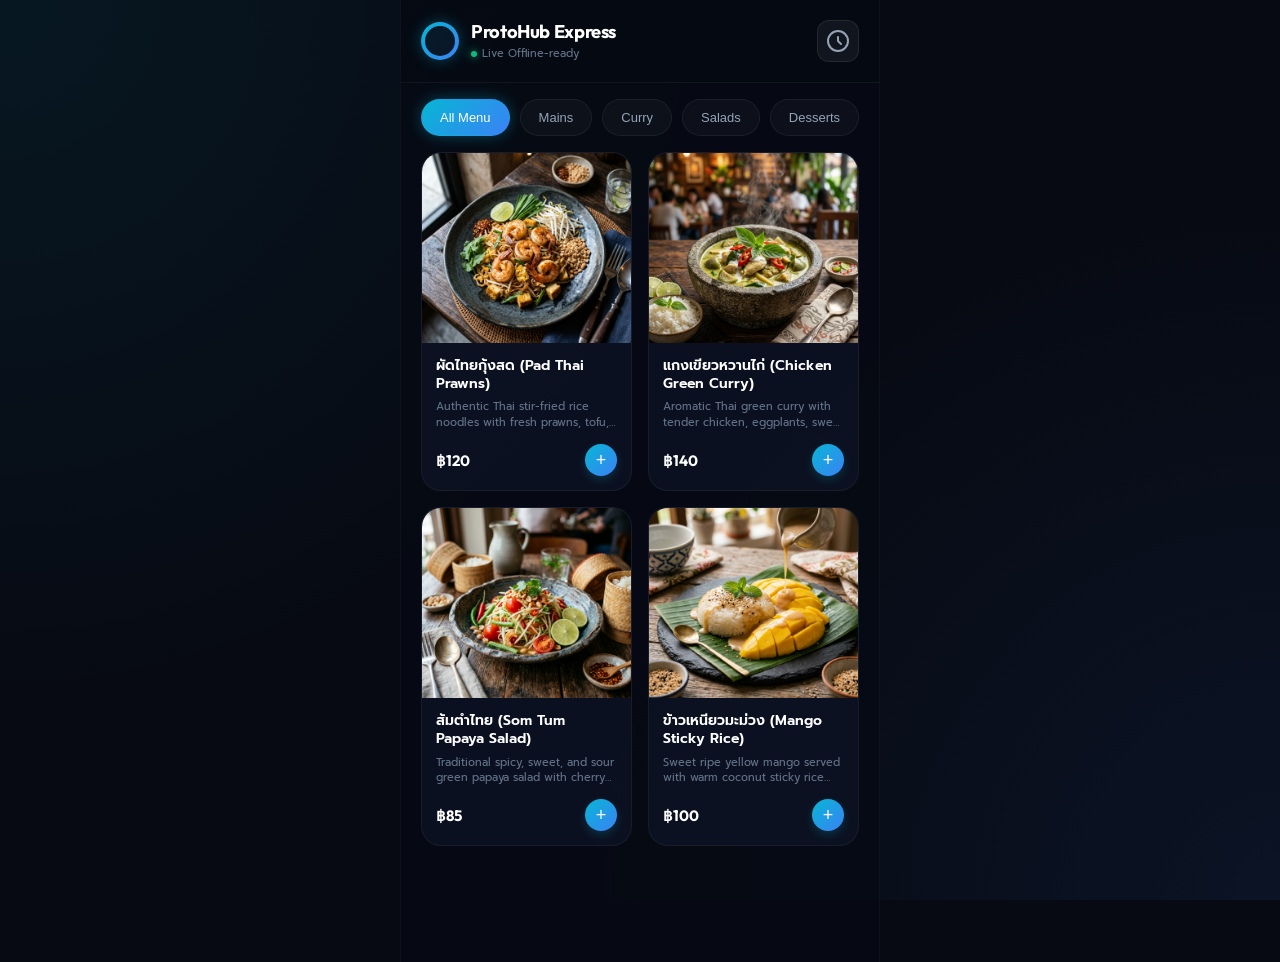
==== order.html @ 21283394 "feat: initial GitHub Pages demo deploy ProtoHub POS interactive demo — fully local-first, no backend" ====
<!doctype html>
<html lang="en">
  <head>
    <meta charset="UTF-8" />
    <meta name="viewport" content="width=device-width, initial-scale=1.0, maximum-scale=1.0, user-scalable=no" />
    <title>ProtoHub Food Ordering</title>
    <meta name="description" content="ProtoHub Express — order fresh Thai food from your mobile. Local-first, offline-ready." />
    <link rel="preconnect" href="https://fonts.googleapis.com" />
    <link rel="preconnect" href="https://fonts.gstatic.com" crossorigin />
    <link href="https://fonts.googleapis.com/css2?family=Outfit:wght@300;400;500;600;700;800&family=Prompt:ital,wght@0,300;0,400;0,500;0,600;0,700;1,300;1,400;1,500;1,600&display=swap" rel="stylesheet" />
    <style>
      .demo-banner {
        position: fixed;
        top: 0;
        left: 0;
        right: 0;
        z-index: 9999;
        background: linear-gradient(90deg, #06b6d4 0%, #3b82f6 100%);
        color: #fff;
        font-family: 'Outfit', sans-serif;
        font-size: 12px;
        font-weight: 600;
        display: flex;
        align-items: center;
        justify-content: center;
        gap: 12px;
        padding: 8px 16px;
        flex-wrap: wrap;
        box-shadow: 0 4px 20px rgba(6, 182, 212, 0.3);
      }
      .demo-banner .demo-tag {
        background: rgba(0,0,0,0.25);
        border-radius: 999px;
        padding: 2px 8px;
        font-size: 10px;
        letter-spacing: 0.05em;
        text-transform: uppercase;
      }
      .demo-banner a {
        color: #fff;
        text-decoration: none;
        background: rgba(255,255,255,0.18);
        border-radius: 8px;
        padding: 3px 10px;
        transition: background 0.2s;
        white-space: nowrap;
        font-size: 11px;
      }
      .demo-banner a:hover { background: rgba(255,255,255,0.28); }
      /* push app content below the banner when shown */
      body.demo-active #mobile-app { padding-top: 40px; }
    </style>
    <script type="module" crossorigin src="/assets/order-qvYXzKiX.js"></script>
    <link rel="modulepreload" crossorigin href="/assets/modulepreload-polyfill-B5Qt9EMX.js">
    <link rel="stylesheet" crossorigin href="/assets/order-BzRIM3n9.css">
  </head>
  <body>
    <!-- Demo banner (shown only in demo/GitHub Pages build) -->
    <div class="demo-banner" id="demo-banner" style="display:none">
      <span class="demo-tag">🎭 Demo</span>
      <span>Data saved locally in your browser</span>
      <a href="index.html">🖥️ Backoffice Dashboard →</a>
    </div>
    <script>
      if (typeof __DEMO_MODE__ !== 'undefined' && __DEMO_MODE__ === true) {
        document.getElementById('demo-banner').style.display = 'flex';
        document.body.classList.add('demo-active');
      }
    </script>

    <div id="mobile-app">
      <!-- App Header -->
      <header class="app-header">
        <div class="header-left">
          <span class="logo-orb"></span>
          <div>
            <h1>ProtoHub Express</h1>
            <p class="status-indicator"><span class="dot green"></span> Live Offline-ready</p>
          </div>
        </div>
        <button class="icon-button" id="history-toggle" aria-label="Order History">
          <svg xmlns="http://www.w3.org/2000/svg" width="24" height="24" viewBox="0 0 24 24" fill="none" stroke="currentColor" stroke-width="2" stroke-linecap="round" stroke-linejoin="round"><path d="M12 8v4l3 3"/><circle cx="12" cy="12" r="10"/></svg>
        </button>
      </header>

      <!-- Horizontal Category Slider -->
      <nav class="category-slider">
        <button class="category-btn active" data-category="all">All Menu</button>
        <button class="category-btn" data-category="mains">Mains</button>
        <button class="category-btn" data-category="curry">Curry</button>
        <button class="category-btn" data-category="salad">Salads</button>
        <button class="category-btn" data-category="dessert">Desserts</button>
      </nav>

      <!-- Main Food Menu Grid -->
      <main class="menu-container">
        <div id="menu-grid" class="menu-grid">
          <!-- Dynamically populated by order.ts -->
        </div>
      </main>

      <!-- Sticky Bottom Cart Banner -->
      <div id="bottom-cart-bar" class="bottom-cart-bar hidden">
        <div class="cart-bar-info">
          <span class="cart-count-badge" id="cart-badge-count">0</span>
          <div>
            <p>Your Basket</p>
            <strong id="cart-bar-total">฿0.00</strong>
          </div>
        </div>
        <button class="view-basket-btn" id="basket-toggle">View Basket</button>
      </div>

      <!-- Slide-Up Basket Drawer Overlay -->
      <div id="basket-drawer-overlay" class="drawer-overlay hidden">
        <div class="drawer-content basket-drawer">
          <div class="drawer-header">
            <h2>Your Basket</h2>
            <button class="close-drawer" id="basket-close">&times;</button>
          </div>
          <div class="drawer-body">
            <div id="basket-items-list" class="basket-items-list">
              <!-- Dynamically populated by order.ts -->
            </div>
            
            <div class="basket-summary">
              <div class="summary-row">
                <span>Subtotal</span>
                <span id="summary-subtotal">฿0.00</span>
              </div>
              <div class="summary-row">
                <span>Vat (7%)</span>
                <span id="summary-vat">฿0.00</span>
              </div>
              <div class="summary-row grand-total">
                <span>Total</span>
                <span id="summary-total">฿0.00</span>
              </div>
            </div>
          </div>
          <div class="drawer-footer">
            <button class="checkout-submit-btn" id="checkout-submit">Place Order</button>
          </div>
        </div>
      </div>

      <!-- Slide-Up Order History Drawer -->
      <div id="history-drawer-overlay" class="drawer-overlay hidden">
        <div class="drawer-content history-drawer">
          <div class="drawer-header">
            <h2>Order History</h2>
            <button class="close-drawer" id="history-close">&times;</button>
          </div>
          <div class="drawer-body">
            <div id="history-items-list" class="history-items-list">
              <!-- Dynamically populated by order.ts -->
            </div>
          </div>
        </div>
      </div>

      <!-- Success Confirmation Modal -->
      <div id="success-modal" class="modal-overlay hidden">
        <div class="modal-content">
          <div class="success-icon-container">
            <svg xmlns="http://www.w3.org/2000/svg" width="48" height="48" viewBox="0 0 24 24" fill="none" stroke="#10b981" stroke-width="3" stroke-linecap="round" stroke-linejoin="round"><polyline points="20 6 9 17 4 12"/></svg>
          </div>
          <h2>Order Received!</h2>
          <p>Your order has been recorded locally and synced successfully.</p>
          
          <div class="receipt-container">
            <div class="receipt-header">
              <h3>ProtoHub Express</h3>
              <p id="receipt-id">Order ID: -</p>
              <p id="receipt-date">Date: -</p>
            </div>
            <div id="receipt-items" class="receipt-items">
              <!-- Items populated by order.ts -->
            </div>
            <div class="receipt-total-row">
              <span>Grand Total</span>
              <strong id="receipt-total">฿0.00</strong>
            </div>
          </div>

          <button class="close-modal-btn" id="success-close">Order Something Else</button>
        </div>
      </div>
    </div>
  </body>
</html>
---- assets/order-BzRIM3n9.css ----
:root{--bg-primary: #070A13;--bg-secondary: #0a0d1a;--panel-bg: rgba(30, 41, 59, .7);--panel-border: rgba(255, 255, 255, .08);--card-bg: rgba(15, 23, 42, .6);--card-border: rgba(255, 255, 255, .05);--text-high: #ffffff;--text-medium: #94a3b8;--text-muted: #64748b;--accent-cyan: #06b6d4;--accent-blue: #3b82f6;--accent-gradient: linear-gradient(135deg, #06b6d4 0%, #3b82f6 100%);--accent-glow: 0 0 15px rgba(6, 182, 212, .35);--color-success: #10b981;--color-warning: #f59e0b;--color-danger: #ef4444;--font-display: "Outfit", sans-serif;--font-sans: "Prompt", "Inter", sans-serif}*{box-sizing:border-box;margin:0;padding:0;-webkit-tap-highlight-color:transparent}body{font-family:var(--font-sans);background-color:var(--bg-primary);background-image:radial-gradient(circle at top left,rgba(6,182,212,.08) 0%,transparent 45%),radial-gradient(circle at bottom right,rgba(59,130,246,.08) 0%,transparent 45%);background-attachment:fixed;color:var(--text-medium);min-height:100vh;display:flex;justify-content:center}#mobile-app{width:100%;max-width:480px;min-height:100vh;background-color:#070a13d9;border-left:1px solid rgba(255,255,255,.03);border-right:1px solid rgba(255,255,255,.03);display:flex;flex-direction:column;position:relative;padding-bottom:96px}.app-header{display:flex;justify-content:space-between;align-items:center;padding:20px;position:sticky;top:0;z-index:100;background:#070a13b3;-webkit-backdrop-filter:blur(12px);backdrop-filter:blur(12px);border-bottom:1px solid rgba(255,255,255,.05)}.header-left{display:flex;align-items:center;gap:12px;position:relative}.logo-orb{width:38px;height:38px;border-radius:50%;background:var(--accent-gradient);box-shadow:var(--accent-glow);position:relative}.logo-orb:after{content:"";position:absolute;top:4px;left:4px;width:30px;height:30px;border-radius:50%;background:#070a13e6}.app-header h1{font-family:var(--font-display);font-size:1.15rem;font-weight:700;color:var(--text-high);letter-spacing:-.02em}.status-indicator{font-size:11px;color:var(--text-muted);display:flex;align-items:center;gap:5px;margin-top:2px}.dot{width:6px;height:6px;border-radius:50%;display:inline-block}.dot.green{background-color:var(--color-success);box-shadow:0 0 8px var(--color-success)}.icon-button{background:#ffffff0d;border:1px solid rgba(255,255,255,.08);border-radius:12px;width:42px;height:42px;display:flex;align-items:center;justify-content:center;color:var(--text-medium);cursor:pointer;transition:all .2s ease}.icon-button:hover,.icon-button:active{background:#ffffff1a;color:var(--text-high)}.category-slider{display:flex;gap:10px;overflow-x:auto;padding:16px 20px;scrollbar-width:none}.category-slider::-webkit-scrollbar{display:none}.category-btn{white-space:nowrap;padding:10px 18px;border-radius:999px;background:#ffffff08;border:1px solid rgba(255,255,255,.06);color:var(--text-medium);font-size:13px;font-weight:500;cursor:pointer;transition:all .25s ease}.category-btn.active{background:var(--accent-gradient);color:#fff;border-color:transparent;box-shadow:var(--accent-glow)}.menu-container{padding:0 20px 20px;flex:1}.menu-grid{display:grid;grid-template-columns:repeat(2,1fr);gap:16px}.food-card{background:var(--card-bg);border:1px solid var(--card-border);border-radius:20px;overflow:hidden;display:flex;flex-direction:column;transition:all .25s ease;animation:fade-in-up .4s ease both}.food-card:hover{transform:translateY(-2px);border-color:#06b6d433}.food-image-container{width:100%;aspect-ratio:1.1;position:relative;background-color:#ffffff05;overflow:hidden}.food-image{width:100%;height:100%;object-fit:cover;transition:transform .4s ease}.food-card:hover .food-image{transform:scale(1.05)}.food-info{padding:14px;display:flex;flex-direction:column;flex:1;gap:6px}.food-info h3{font-size:14px;font-weight:600;color:var(--text-high);line-height:1.3}.food-desc{font-size:11px;color:var(--text-muted);line-height:1.4;height:2.8em;overflow:hidden;text-overflow:ellipsis;display:-webkit-box;-webkit-line-clamp:2;-webkit-box-orient:vertical}.food-footer{display:flex;justify-content:space-between;align-items:center;margin-top:auto;padding-top:8px}.food-price{font-family:var(--font-display);font-size:15px;font-weight:700;color:var(--text-high)}.add-btn{background:var(--accent-gradient);border:none;width:32px;height:32px;border-radius:50%;color:#fff;font-size:18px;display:flex;align-items:center;justify-content:center;cursor:pointer;box-shadow:0 4px 10px #06b6d433;transition:all .2s ease}.add-btn:active{transform:scale(.9)}.qty-control{display:flex;align-items:center;background:#ffffff0d;border:1px solid rgba(255,255,255,.08);border-radius:999px;padding:2px;gap:8px}.qty-btn{background:transparent;border:none;width:28px;height:28px;border-radius:50%;color:var(--text-high);font-size:14px;font-weight:700;display:flex;align-items:center;justify-content:center;cursor:pointer;transition:background-color .2s}.qty-btn:active{background-color:#ffffff1a}.qty-value{color:var(--text-high);font-size:13px;font-weight:700;min-width:14px;text-align:center}.bottom-cart-bar{position:fixed;bottom:16px;width:calc(100% - 32px);max-width:448px;left:50%;transform:translate(-50%);z-index:101;background:#1e293bd9;border:1px solid rgba(255,255,255,.1);-webkit-backdrop-filter:blur(16px);backdrop-filter:blur(16px);border-radius:20px;padding:14px 20px;display:flex;justify-content:space-between;align-items:center;box-shadow:0 10px 30px #00000080,inset 0 1px #ffffff0d;animation:slide-up .3s cubic-bezier(.16,1,.3,1) both}.bottom-cart-bar.hidden{display:none}.cart-bar-info{display:flex;align-items:center;gap:12px}.cart-count-badge{background:var(--color-warning);color:#070a13;font-size:12px;font-weight:800;width:26px;height:26px;border-radius:50%;display:flex;align-items:center;justify-content:center;box-shadow:0 0 10px #f59e0b66}.cart-bar-info p{font-size:11px;color:var(--text-muted)}.cart-bar-info strong{font-family:var(--font-display);font-size:18px;color:var(--text-high)}.view-basket-btn{background:var(--accent-gradient);border:none;border-radius:12px;padding:10px 18px;color:#fff;font-size:13px;font-weight:700;cursor:pointer;box-shadow:var(--accent-glow);transition:opacity .2s}.view-basket-btn:active{opacity:.9}.drawer-overlay{position:fixed;inset:0;background:#0009;-webkit-backdrop-filter:blur(4px);backdrop-filter:blur(4px);z-index:200;display:flex;justify-content:center;align-items:flex-end}.drawer-overlay.hidden{display:none}.drawer-content{width:100%;max-width:480px;background:var(--panel-bg);border-top:1px solid var(--panel-border);-webkit-backdrop-filter:blur(24px);backdrop-filter:blur(24px);border-top-left-radius:28px;border-top-right-radius:28px;display:flex;flex-direction:column;max-height:85vh;box-shadow:0 -10px 40px #00000080;animation:slide-up-drawer .35s cubic-bezier(.16,1,.3,1) both}.drawer-header{display:flex;justify-content:space-between;align-items:center;padding:20px;border-bottom:1px solid rgba(255,255,255,.05)}.drawer-header h2{font-size:1.15rem;color:var(--text-high);font-weight:700}.close-drawer{background:transparent;border:none;font-size:28px;color:var(--text-muted);cursor:pointer;line-height:1}.close-drawer:hover{color:var(--text-high)}.drawer-body{padding:20px;overflow-y:auto;flex:1;display:flex;flex-direction:column;gap:20px}.basket-items-list{display:flex;flex-direction:column;gap:14px}.basket-item{display:flex;justify-content:space-between;align-items:center;padding:10px 0;border-bottom:1px solid rgba(255,255,255,.03)}.item-details{display:flex;flex-direction:column;gap:4px}.item-details h4{font-size:14px;color:var(--text-high)}.item-details p{font-family:var(--font-display);font-size:13px;color:var(--accent-cyan)}.basket-summary{background:#ffffff05;border:1px solid rgba(255,255,255,.04);border-radius:18px;padding:16px;display:flex;flex-direction:column;gap:10px}.summary-row{display:flex;justify-content:space-between;font-size:13px}.summary-row.grand-total{border-top:1px solid rgba(255,255,255,.06);padding-top:10px;margin-top:4px;font-size:16px;font-weight:700;color:var(--text-high)}.drawer-footer{padding:20px;border-top:1px solid rgba(255,255,255,.05)}.checkout-submit-btn{width:100%;background:var(--accent-gradient);border:none;border-radius:14px;padding:14px;color:#fff;font-size:14px;font-weight:700;cursor:pointer;box-shadow:var(--accent-glow);text-transform:uppercase;letter-spacing:.05em;transition:opacity .2s}.checkout-submit-btn:active{opacity:.9}.history-items-list{display:flex;flex-direction:column;gap:12px}.history-card{background:#ffffff05;border:1px solid rgba(255,255,255,.04);border-radius:16px;padding:16px;display:flex;flex-direction:column;gap:10px}.history-card-header{display:flex;justify-content:space-between;align-items:center}.history-card-header strong{font-size:13px;color:var(--text-high)}.history-card-header span{font-size:11px;color:var(--text-muted)}.history-card-body{font-size:12px;line-height:1.5;color:var(--text-medium)}.history-card-footer{display:flex;justify-content:space-between;align-items:center;border-top:1px solid rgba(255,255,255,.04);padding-top:8px;margin-top:4px}.history-card-footer span{font-family:var(--font-display);font-size:14px;font-weight:700;color:var(--text-high)}.modal-overlay{position:fixed;inset:0;background:#000000b3;-webkit-backdrop-filter:blur(6px);backdrop-filter:blur(6px);z-index:250;display:flex;justify-content:center;align-items:center;padding:20px}.modal-overlay.hidden{display:none}.modal-content{width:100%;max-width:380px;background:var(--panel-bg);border:1px solid var(--panel-border);border-radius:28px;padding:28px;text-align:center;box-shadow:0 20px 50px #00000080;animation:scale-up .3s cubic-bezier(.16,1,.3,1) both}.success-icon-container{width:72px;height:72px;border-radius:50%;background:#10b9811a;border:2px solid var(--color-success);display:flex;align-items:center;justify-content:center;margin:0 auto 16px;box-shadow:0 0 20px #10b98133}.modal-content h2{font-size:1.35rem;color:var(--text-high);margin-bottom:8px}.modal-content p{font-size:13px;color:var(--text-medium);line-height:1.5;margin-bottom:20px}.receipt-container{background:#fff;color:#1d1d1f;padding:20px;border-radius:12px;text-align:left;font-family:Courier,monospace;box-shadow:0 4px 12px #00000026;margin-bottom:20px}.receipt-header{text-align:center;border-bottom:1px dashed #d1d1d6;padding-bottom:12px;margin-bottom:12px}.receipt-header h3{font-family:Courier,monospace;font-size:16px;font-weight:700;color:#1d1d1f;margin-bottom:4px}.receipt-header p{font-family:Courier,monospace;font-size:11px;color:#636366;margin:2px 0}.receipt-items{display:flex;flex-direction:column;gap:8px;font-size:12px;border-bottom:1px dashed #d1d1d6;padding-bottom:12px;margin-bottom:12px}.receipt-item-row{display:flex;justify-content:space-between}.receipt-total-row{display:flex;justify-content:space-between;font-size:14px;font-weight:700}.receipt-total-row strong{font-family:Courier,monospace}.close-modal-btn{background:var(--accent-gradient);border:none;border-radius:12px;padding:12px 24px;color:#fff;font-size:13px;font-weight:700;cursor:pointer;box-shadow:var(--accent-glow);transition:opacity .2s;width:100%}.close-modal-btn:active{opacity:.9}@keyframes slide-up{0%{opacity:0;transform:translate(-50%,20px)}to{opacity:1;transform:translate(-50%)}}@keyframes slide-up-drawer{0%{transform:translateY(100%)}to{transform:translateY(0)}}@keyframes scale-up{0%{opacity:0;transform:scale(.95)}to{opacity:1;transform:scale(1)}}@keyframes fade-in-up{0%{opacity:0;transform:translateY(12px)}to{opacity:1;transform:translateY(0)}}
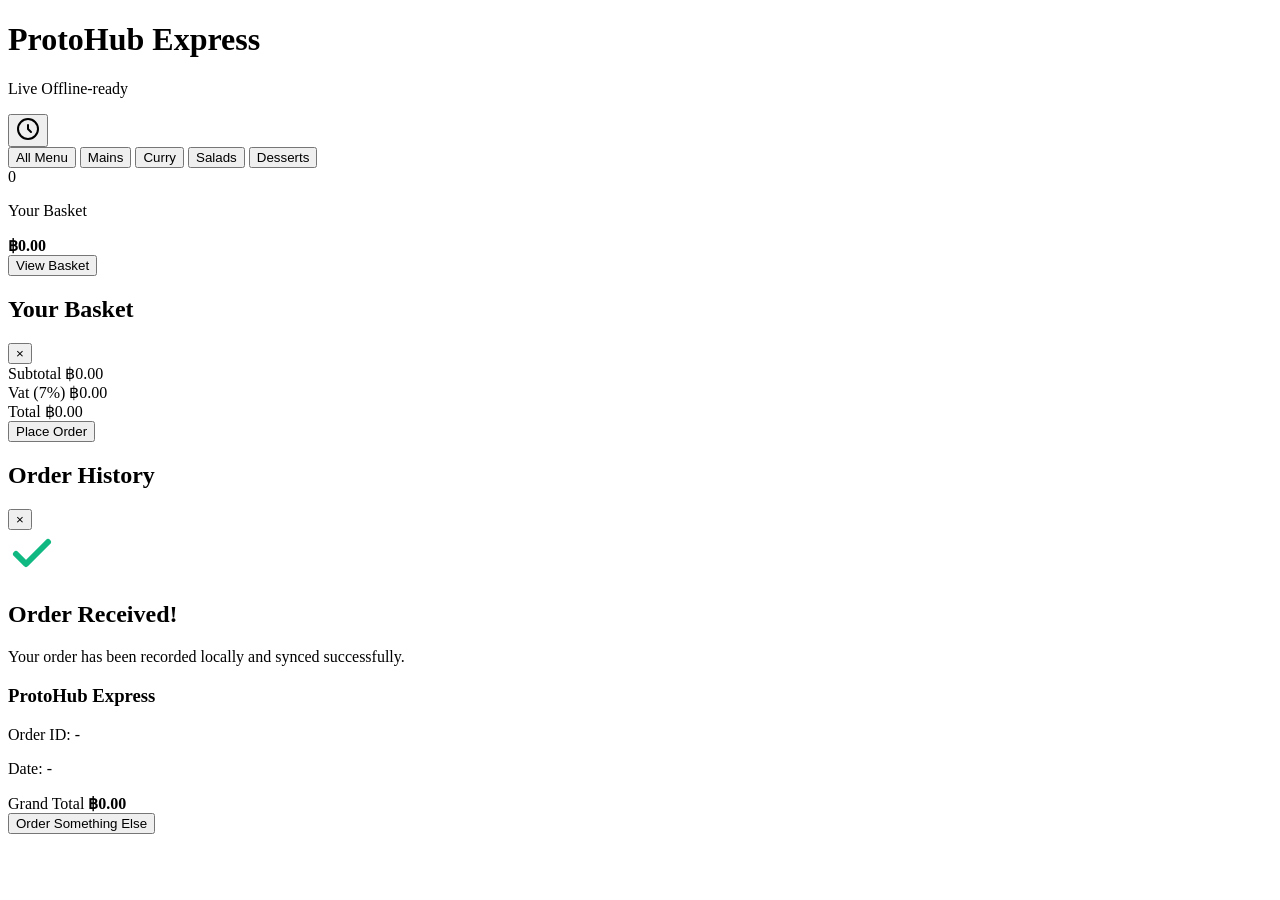
==== commit b52d0dff: "fix: rebuild with correct base path /pos-full-demo/ Assets were loading from / instead of /pos-full-" ====
--- a/order.html
+++ b/order.html
@@ -50,9 +50,9 @@
       /* push app content below the banner when shown */
       body.demo-active #mobile-app { padding-top: 40px; }
     </style>
-    <script type="module" crossorigin src="/assets/order-qvYXzKiX.js"></script>
-    <link rel="modulepreload" crossorigin href="/assets/modulepreload-polyfill-B5Qt9EMX.js">
-    <link rel="stylesheet" crossorigin href="/assets/order-BzRIM3n9.css">
+    <script type="module" crossorigin src="/pos-full-demo/assets/order-qvYXzKiX.js"></script>
+    <link rel="modulepreload" crossorigin href="/pos-full-demo/assets/modulepreload-polyfill-B5Qt9EMX.js">
+    <link rel="stylesheet" crossorigin href="/pos-full-demo/assets/order-BzRIM3n9.css">
   </head>
   <body>
     <!-- Demo banner (shown only in demo/GitHub Pages build) -->
